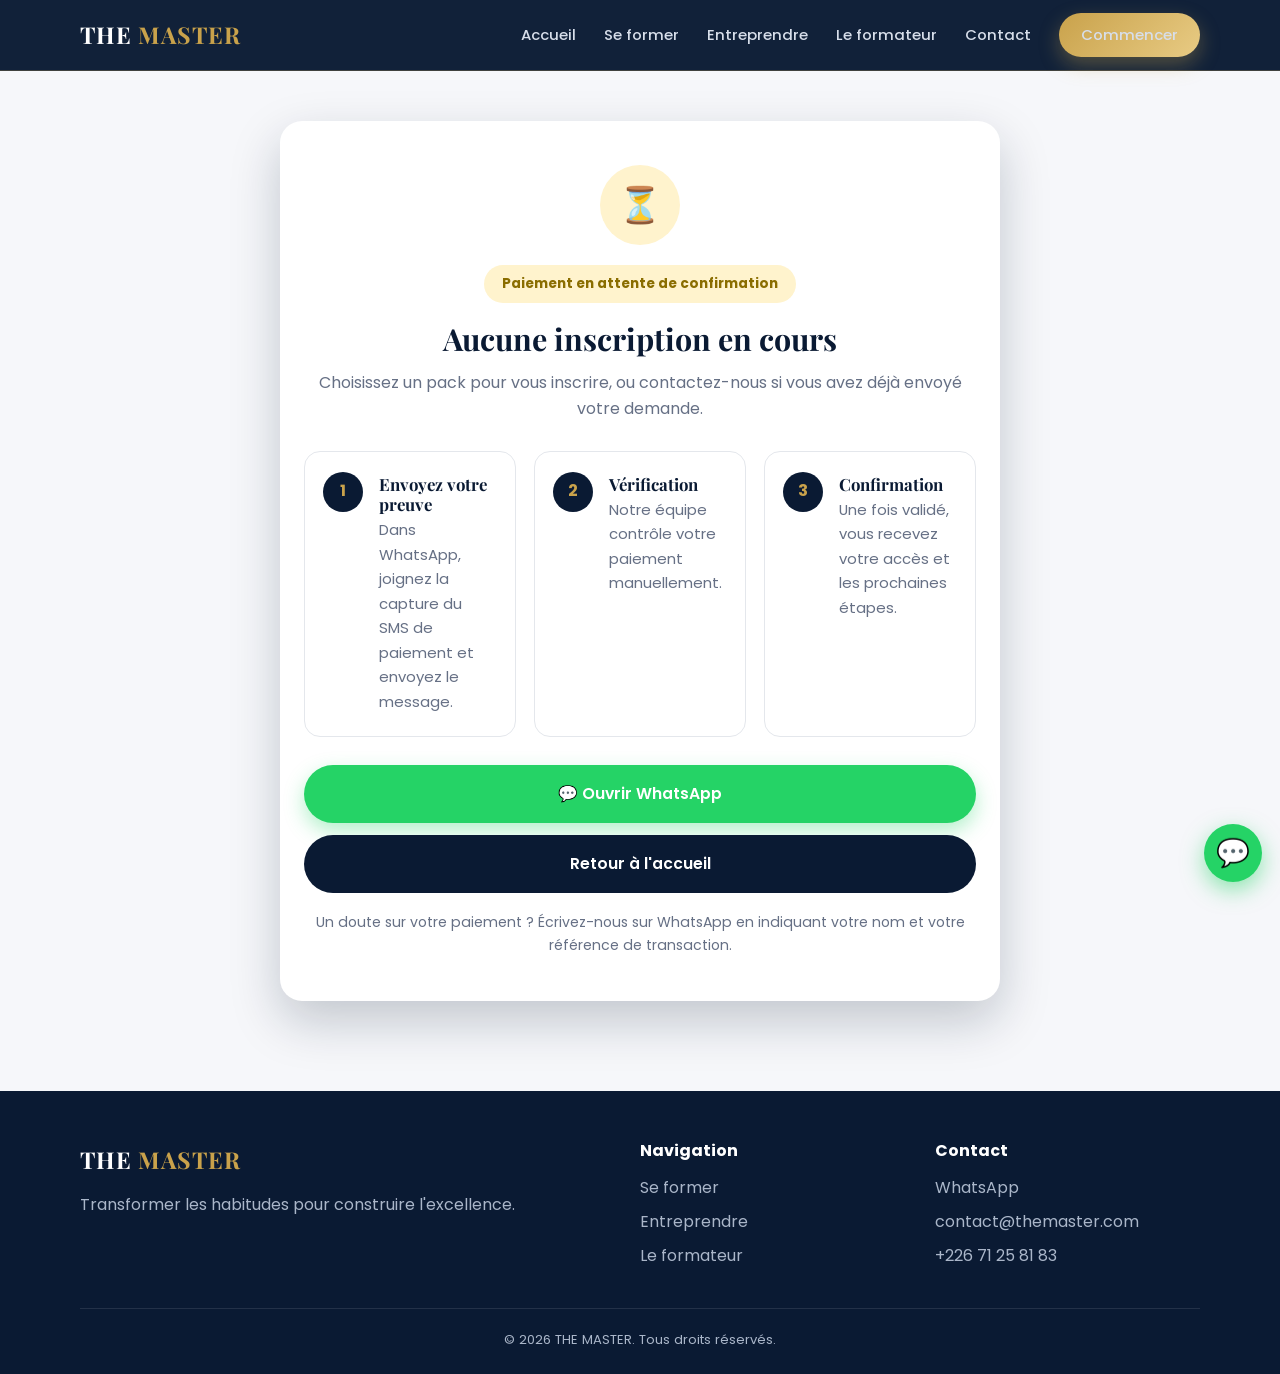
==== confirmation.html @ 21743fec "1ere version the master" ====
<!DOCTYPE html>
<html lang="fr">
<head>
  <meta charset="UTF-8">
  <meta name="viewport" content="width=device-width, initial-scale=1.0">
  <title>Demande envoyée — THE MASTER</title>
  <meta name="robots" content="noindex">
  <link rel="preconnect" href="https://fonts.googleapis.com">
  <link rel="preconnect" href="https://fonts.gstatic.com" crossorigin>
  <link href="https://fonts.googleapis.com/css2?family=Playfair+Display:wght@600;700&family=Poppins:wght@400;500;600&display=swap" rel="stylesheet">
  <link rel="stylesheet" href="css/style.css">
</head>
<body>

  <!-- ===== EN-TÊTE ===== -->
  <header class="site-header">
    <div class="container nav">
      <a href="index.html" class="logo">THE <span>MASTER</span></a>
      <button class="nav-toggle" aria-label="Ouvrir le menu" aria-expanded="false">
        <span></span><span></span><span></span>
      </button>
      <nav class="nav-links">
        <a href="index.html">Accueil</a>
        <a href="formation.html">Se former</a>
        <a href="entreprendre.html">Entreprendre</a>
        <a href="index.html#formateur">Le formateur</a>
        <a href="index.html#contact">Contact</a>
        <a href="index.html#choix" class="btn btn-primary">Commencer</a>
      </nav>
    </div>
  </header>

  <main>
    <section class="section section-alt" style="padding-top:50px;">
      <div class="container">
        <div class="confirm-card">

          <div class="confirm-icon">⏳</div>
          <span class="status-badge status-pending">Paiement en attente de confirmation</span>
          <h1 style="margin-top:18px;" id="titre">Merci, votre demande est enregistrée</h1>
          <p style="color:var(--muted);" id="intro">Notre équipe va vérifier votre paiement. Votre accès sera confirmé une fois cette vérification terminée.</p>

          <!-- Récapitulatif (rempli par le script) -->
          <div class="payment-details" id="recap" style="text-align:left; margin-top:26px;"></div>

          <div class="steps" style="text-align:left;">
            <div class="step"><h4>Envoyez votre preuve</h4><p>Dans WhatsApp, joignez la capture du SMS de paiement et envoyez le message.</p></div>
            <div class="step"><h4>Vérification</h4><p>Notre équipe contrôle votre paiement manuellement.</p></div>
            <div class="step"><h4>Confirmation</h4><p>Une fois validé, vous recevez votre accès et les prochaines étapes.</p></div>
          </div>

          <div style="display:flex; flex-direction:column; gap:12px; margin-top:8px;">
            <a id="btn-renvoyer" data-wa href="#" class="btn btn-whatsapp btn-block">💬 Ouvrir WhatsApp</a>
            <a href="index.html" class="btn btn-dark btn-block">Retour à l'accueil</a>
          </div>

          <p class="pending-note">Un doute sur votre paiement ? Écrivez-nous sur WhatsApp en indiquant votre nom et votre référence de transaction.</p>
        </div>
      </div>
    </section>
  </main>

  <!-- ===== PIED DE PAGE ===== -->
  <footer class="site-footer">
    <div class="container">
      <div class="footer-grid">
        <div>
          <a href="index.html" class="logo">THE <span>MASTER</span></a>
          <p style="margin-top:12px;">Transformer les habitudes pour construire l'excellence.</p>
        </div>
        <div>
          <h4>Navigation</h4>
          <ul>
            <li><a href="formation.html">Se former</a></li>
            <li><a href="entreprendre.html">Entreprendre</a></li>
            <li><a href="index.html#formateur">Le formateur</a></li>
          </ul>
        </div>
        <div>
          <h4>Contact</h4>
          <ul>
            <li><a data-wa href="#">WhatsApp</a></li>
            <li><a data-mail href="#"><span data-mail-text></span></a></li>
            <li><a data-tel href="#"><span data-tel-text></span></a></li>
          </ul>
        </div>
      </div>
      <div class="footer-bottom">© <span data-year></span> THE MASTER. Tous droits réservés.</div>
    </div>
  </footer>

  <a class="wa-float" data-wa href="#" aria-label="Discuter sur WhatsApp">💬</a>

  <script src="js/config.js"></script>
  <script src="js/main.js"></script>
  <script>
    document.addEventListener("DOMContentLoaded", () => {
      let commande = null;
      try { commande = JSON.parse(sessionStorage.getItem("themaster_commande")); } catch (e) {}

      const recap = document.getElementById("recap");

      if (!commande) {
        // Page ouverte sans inscription préalable
        recap.style.display = "none";
        document.getElementById("titre").textContent = "Aucune inscription en cours";
        document.getElementById("intro").textContent = "Choisissez un pack pour vous inscrire, ou contactez-nous si vous avez déjà envoyé votre demande.";
        return;
      }

      document.getElementById("titre").textContent = "Merci " + commande.nom.split(" ")[0] + ", votre demande est enregistrée";

      const lignes = [
        ["Pack", commande.pack],
        ["Montant", commande.montant],
        ["Moyen de paiement", commande.paiement],
        ["Référence de transaction", commande.reference]
      ];
      lignes.forEach(([label, valeur]) => {
        const div = document.createElement("div");
        div.className = "pay-line";
        const a = document.createElement("span");
        a.textContent = label;
        const b = document.createElement("strong");
        b.textContent = valeur;
        div.append(a, b);
        recap.appendChild(div);
      });

      // Le bouton rouvre WhatsApp avec le même message (si le premier envoi n'a pas abouti)
      const btn = document.getElementById("btn-renvoyer");
      btn.textContent = "💬 Renvoyer le message sur WhatsApp";
      btn.href = "https://wa.me/" + CONFIG.whatsapp + "?text=" + encodeURIComponent(commande.message);
      btn.target = "_blank";
      btn.rel = "noopener";
      btn.removeAttribute("data-wa"); // empêche main.js de remplacer ce lien
    });
  </script>
</body>
</html>
---- css/style.css ----
/* ============ VARIABLES ============ */
:root {
  --navy: #0a1a33;
  --navy-2: #102548;
  --navy-3: #17325f;
  --gold: #c9a24b;
  --gold-2: #e8cb84;
  --white: #ffffff;
  --bg: #f6f7fa;
  --text: #1d2433;
  --muted: #667085;
  --line: #e4e7ec;
  --green: #25d366;
  --orange: #ff7900;
  --moov: #0a8f3c;
  --wave: #1dc8ff;
  --radius: 16px;
  --shadow: 0 10px 30px rgba(10, 26, 51, 0.12);
  --shadow-lg: 0 20px 50px rgba(10, 26, 51, 0.22);
  --max: 1160px;
}

/* ============ BASE ============ */
*, *::before, *::after { box-sizing: border-box; margin: 0; padding: 0; }
html { scroll-behavior: smooth; -webkit-text-size-adjust: 100%; }
body {
  font-family: "Poppins", "Segoe UI", Arial, sans-serif;
  color: var(--text);
  background: var(--white);
  line-height: 1.65;
  font-size: 16px;
  overflow-x: hidden;
}
img { max-width: 100%; display: block; }
a { color: inherit; text-decoration: none; }
ul { list-style: none; }
h1, h2, h3, h4 {
  font-family: "Playfair Display", Georgia, serif;
  line-height: 1.2;
  color: var(--navy);
}
.container { width: 100%; max-width: var(--max); margin: 0 auto; padding: 0 20px; }
.section { padding: 70px 0; }
.section-alt { background: var(--bg); }
.section-dark { background: var(--navy); color: #d7deea; }
.section-dark h2, .section-dark h3 { color: var(--white); }
.text-center { text-align: center; }

.eyebrow {
  display: inline-block;
  color: var(--gold);
  font-weight: 600;
  font-size: 0.8rem;
  letter-spacing: 2px;
  text-transform: uppercase;
  margin-bottom: 12px;
}
.section-title { font-size: clamp(1.7rem, 4.5vw, 2.5rem); margin-bottom: 14px; }
.section-sub { color: var(--muted); max-width: 680px; margin: 0 auto 44px; }
.section-dark .section-sub { color: #aab6c9; }
.gold-line { width: 60px; height: 3px; background: var(--gold); margin: 0 auto 22px; border-radius: 2px; }

/* ============ BOUTONS ============ */
.btn {
  display: inline-flex; align-items: center; justify-content: center; gap: 8px;
  padding: 14px 28px; border-radius: 50px; border: 2px solid transparent;
  font-family: inherit; font-weight: 600; font-size: 0.98rem; cursor: pointer;
  transition: all 0.25s ease; text-align: center;
}
.btn-primary { background: linear-gradient(135deg, var(--gold), var(--gold-2)); color: var(--navy); box-shadow: 0 8px 20px rgba(201, 162, 75, 0.35); }
.btn-primary:hover { transform: translateY(-2px); box-shadow: 0 12px 28px rgba(201, 162, 75, 0.5); }
.btn-outline { border-color: var(--gold); color: var(--gold); background: transparent; }
.btn-outline:hover { background: var(--gold); color: var(--navy); }
.btn-dark { background: var(--navy); color: var(--white); }
.btn-dark:hover { background: var(--navy-3); transform: translateY(-2px); }
.btn-whatsapp { background: var(--green); color: var(--white); box-shadow: 0 8px 20px rgba(37, 211, 102, 0.35); }
.btn-whatsapp:hover { transform: translateY(-2px); filter: brightness(1.05); }
.btn-block { width: 100%; }
.btn[disabled] { opacity: 0.5; cursor: not-allowed; transform: none; }

/* ============ EN-TÊTE ============ */
.site-header {
  position: sticky; top: 0; z-index: 100;
  background: rgba(10, 26, 51, 0.97); backdrop-filter: blur(8px);
  border-bottom: 1px solid rgba(201, 162, 75, 0.25);
}
.nav { display: flex; align-items: center; justify-content: space-between; height: 70px; }
.logo { font-family: "Playfair Display", Georgia, serif; font-size: 1.45rem; font-weight: 700; color: var(--white); letter-spacing: 1px; }
.logo span { color: var(--gold); }
.nav-links {
  position: absolute; top: 70px; left: 0; right: 0;
  background: var(--navy); display: none; flex-direction: column;
  padding: 10px 20px 24px; border-bottom: 1px solid rgba(201, 162, 75, 0.25);
}
.nav-links.open { display: flex; }
.nav-links a { color: #d7deea; padding: 13px 0; border-bottom: 1px solid rgba(255, 255, 255, 0.07); font-weight: 500; }
.nav-links a:hover, .nav-links a.active { color: var(--gold); }
.nav-links .btn { margin-top: 14px; border-bottom: 0; }
.nav-toggle { background: none; border: 0; cursor: pointer; display: flex; flex-direction: column; gap: 5px; padding: 8px; }
.nav-toggle span { display: block; width: 26px; height: 2px; background: var(--gold); transition: 0.3s; }

/* ============ HERO ============ */
.hero {
  background: radial-gradient(circle at 80% 20%, var(--navy-3), var(--navy) 60%);
  color: var(--white); padding: 80px 0 90px; position: relative; overflow: hidden;
}
.hero::after {
  content: ""; position: absolute; width: 420px; height: 420px; right: -140px; bottom: -160px;
  border: 2px solid rgba(201, 162, 75, 0.25); border-radius: 50%;
}
.hero-content { position: relative; z-index: 1; max-width: 760px; }
.hero h1 { color: var(--white); font-size: clamp(2.1rem, 7vw, 3.8rem); margin-bottom: 18px; }
.hero h1 em { color: var(--gold); font-style: normal; }
.hero p { color: #c3cddd; font-size: 1.08rem; margin-bottom: 30px; }
.hero-actions { display: flex; flex-direction: column; gap: 14px; }
.page-hero { padding: 60px 0 56px; }
.page-hero h1 { font-size: clamp(1.9rem, 6vw, 3rem); }

/* ============ PILIERS (THE / MASTER) ============ */
.grid-2, .grid-3, .choice-grid, .packs-grid { display: grid; gap: 24px; grid-template-columns: 1fr; }
.card {
  background: var(--white); border: 1px solid var(--line); border-radius: var(--radius);
  padding: 30px 26px; box-shadow: var(--shadow); transition: transform 0.3s;
}
.card:hover { transform: translateY(-4px); }
.card h3 { font-size: 1.35rem; margin-bottom: 12px; }
.card .big-letter { font-family: "Playfair Display", serif; font-size: 3rem; color: var(--gold); line-height: 1; margin-bottom: 8px; }
.check-list li { position: relative; padding-left: 28px; margin-bottom: 10px; }
.check-list li::before { content: "✓"; position: absolute; left: 0; color: var(--gold); font-weight: 700; }

/* ============ CHOIX DU PARCOURS ============ */
.choice-card {
  background: var(--white); border-radius: 20px; padding: 36px 28px;
  border: 2px solid var(--line); box-shadow: var(--shadow); transition: all 0.3s;
  display: flex; flex-direction: column;
}
.choice-card:hover { border-color: var(--gold); transform: translateY(-6px); box-shadow: var(--shadow-lg); }
.choice-icon {
  width: 64px; height: 64px; border-radius: 18px; display: grid; place-items: center;
  font-size: 1.9rem; background: var(--navy); margin-bottom: 20px;
}
.choice-card h3 { font-size: 1.5rem; margin-bottom: 12px; }
.choice-card p { color: var(--muted); margin-bottom: 18px; }
.choice-card .check-list { margin-bottom: 26px; flex-grow: 1; }

/* ============ FORMATEUR ============ */
.trainer-grid { display: grid; gap: 36px; grid-template-columns: 1fr; align-items: center; }
.trainer-photos { display: grid; grid-template-columns: 1fr 1fr; gap: 14px; }
.trainer-photo {
  border-radius: 18px; overflow: hidden; background: var(--navy-2); aspect-ratio: 3 / 4;
  border: 2px solid rgba(201, 162, 75, 0.45); box-shadow: var(--shadow-lg);
}
.trainer-photo:nth-child(2) { margin-top: 28px; }
.trainer-photo img { width: 100%; height: 100%; object-fit: cover; }
.trainer-photo.placeholder { display: grid; place-items: center; color: var(--gold); font-size: 0.9rem; text-align: center; padding: 14px; }
.trainer-bio h2 { margin-bottom: 6px; }
.trainer-role { color: var(--gold); font-weight: 600; margin-bottom: 16px; }
.trainer-bio p { margin-bottom: 14px; color: #c3cddd; }

/* ============ PACKS ============ */
.pack-card {
  position: relative; background: var(--white); border: 1px solid var(--line);
  border-radius: 20px; padding: 36px 28px 30px; box-shadow: var(--shadow);
  display: flex; flex-direction: column; transition: all 0.3s;
}
.pack-card:hover { transform: translateY(-6px); box-shadow: var(--shadow-lg); }
.pack-card.featured { border: 2px solid var(--gold); }
.pack-badge {
  position: absolute; top: -14px; left: 50%; transform: translateX(-50%);
  background: linear-gradient(135deg, var(--gold), var(--gold-2)); color: var(--navy);
  font-size: 0.75rem; font-weight: 700; padding: 6px 18px; border-radius: 50px;
  letter-spacing: 1px; text-transform: uppercase; white-space: nowrap;
}
.pack-name { font-size: 1.3rem; margin-bottom: 6px; }
.pack-desc { color: var(--muted); font-size: 0.93rem; margin-bottom: 18px; }
.pack-price { font-family: "Playfair Display", serif; font-size: 2.2rem; color: var(--navy); font-weight: 700; margin-bottom: 4px; }
.pack-price small { font-family: "Poppins", sans-serif; font-size: 0.9rem; color: var(--muted); font-weight: 500; }
.pack-price-note { color: var(--gold); font-size: 0.8rem; font-weight: 600; margin-bottom: 14px; }
.pack-list { margin: 18px 0 26px; flex-grow: 1; border-top: 1px solid var(--line); padding-top: 18px; }
.pack-list li { position: relative; padding-left: 26px; margin-bottom: 10px; font-size: 0.94rem; }
.pack-list li::before { content: "✓"; position: absolute; left: 0; color: var(--gold); font-weight: 700; }
.pack-list li.todo { color: var(--muted); font-style: italic; }
.pack-list li.todo::before { content: "…"; }

/* ============ AVERTISSEMENTS / INFO ============ */
.notice {
  background: #fffaf0; border-left: 4px solid var(--gold); border-radius: 10px;
  padding: 18px 20px; font-size: 0.92rem; color: #5a4a1f; margin-top: 36px;
}
.notice strong { color: var(--navy); }
.info-box { background: var(--bg); border: 1px dashed var(--gold); border-radius: 14px; padding: 20px; font-size: 0.95rem; }

/* ============ SECTION FOREVER (dépliable) ============ */
.collapsible { display: none; margin-top: 30px; }
.collapsible.open { display: block; animation: fadeIn 0.5s ease; }
.forever-box {
  background: var(--white); border: 1px solid var(--line); border-radius: 20px;
  padding: 34px 26px; box-shadow: var(--shadow);
}
.forever-box h3 { font-size: 1.6rem; margin-bottom: 14px; }
.forever-box p { margin-bottom: 14px; color: var(--muted); }
.toggle-wrap { text-align: center; margin-top: 30px; }
@keyframes fadeIn { from { opacity: 0; transform: translateY(10px); } to { opacity: 1; transform: none; } }

/* ============ ÉTAPES / PROCESSUS ============ */
.steps { counter-reset: step; display: grid; gap: 18px; grid-template-columns: 1fr; }
.step { position: relative; background: var(--white); border-radius: 16px; padding: 22px 20px 22px 74px; border: 1px solid var(--line); }
.step::before {
  counter-increment: step; content: counter(step);
  position: absolute; left: 18px; top: 20px; width: 40px; height: 40px; border-radius: 50%;
  background: var(--navy); color: var(--gold); font-weight: 700; display: grid; place-items: center;
}
.step h4 { font-size: 1.05rem; margin-bottom: 4px; }
.step p { color: var(--muted); font-size: 0.93rem; }

/* ============ FORMULAIRE & PAIEMENT ============ */
.form-card {
  background: var(--white); border-radius: 20px; padding: 30px 22px;
  box-shadow: var(--shadow-lg); border: 1px solid var(--line); max-width: 760px; margin: 0 auto;
}
.form-card h2 { font-size: 1.5rem; margin-bottom: 6px; }
.form-card .form-sub { color: var(--muted); margin-bottom: 26px; font-size: 0.93rem; }
.form-block { margin-bottom: 32px; }
.form-block-title { font-weight: 700; color: var(--navy); margin-bottom: 14px; font-size: 1.05rem; }
.form-group { margin-bottom: 16px; }
.form-group label { display: block; font-weight: 600; font-size: 0.88rem; margin-bottom: 6px; color: var(--navy); }
.form-group input, .form-group select {
  width: 100%; padding: 14px 16px; border: 1.5px solid var(--line); border-radius: 12px;
  font-family: inherit; font-size: 1rem; background: var(--white); color: var(--text);
  transition: border-color 0.2s, box-shadow 0.2s;
}
.form-group input:focus, .form-group select:focus {
  outline: none; border-color: var(--gold); box-shadow: 0 0 0 4px rgba(201, 162, 75, 0.18);
}
.form-group .hint { font-size: 0.8rem; color: var(--muted); margin-top: 5px; }
.error-msg { color: #c0392b; font-size: 0.85rem; margin-top: 6px; display: none; }
.form-group.invalid input, .form-group.invalid select { border-color: #c0392b; }
.form-group.invalid .error-msg { display: block; }

.recap-box {
  background: var(--navy); color: var(--white); border-radius: 14px; padding: 18px 20px;
  display: flex; justify-content: space-between; align-items: center; gap: 12px; flex-wrap: wrap; margin-bottom: 26px;
}
.recap-box .recap-pack { font-weight: 600; }
.recap-box .recap-price { color: var(--gold); font-family: "Playfair Display", serif; font-size: 1.5rem; font-weight: 700; }

.payment-options { display: grid; gap: 12px; grid-template-columns: 1fr; }
.payment-option { position: relative; display: block; cursor: pointer; }
.payment-option input { position: absolute; opacity: 0; pointer-events: none; }
.payment-card {
  display: flex; align-items: center; gap: 14px; padding: 16px 18px;
  border: 2px solid var(--line); border-radius: 14px; background: var(--white); transition: all 0.25s; font-weight: 600;
}
.payment-dot { width: 18px; height: 18px; border-radius: 50%; flex-shrink: 0; }
.dot-orange { background: var(--orange); }
.dot-moov { background: var(--moov); }
.dot-wave { background: var(--wave); }
.payment-option input:checked + .payment-card { border-color: var(--gold); background: #fffaf0; box-shadow: 0 6px 18px rgba(201, 162, 75, 0.22); }
.payment-option input:focus-visible + .payment-card { outline: 3px solid var(--gold); }

.payment-details { display: none; margin-top: 22px; background: var(--bg); border: 1px solid var(--line); border-radius: 16px; padding: 22px 20px; }
.payment-details.show { display: block; animation: fadeIn 0.4s ease; }
.pay-line { display: flex; justify-content: space-between; gap: 12px; padding: 10px 0; border-bottom: 1px solid var(--line); font-size: 0.95rem; flex-wrap: wrap; }
.pay-line:last-of-type { border-bottom: 0; }
.pay-line span:first-child { color: var(--muted); }
.pay-line strong { color: var(--navy); word-break: break-all; }
.code-box {
  background: var(--navy); color: var(--gold-2); border-radius: 12px; padding: 14px 16px;
  font-family: "Courier New", monospace; font-size: 0.95rem; word-break: break-all; margin: 14px 0;
}
.pay-steps { margin: 16px 0 6px 20px; list-style: decimal; font-size: 0.93rem; color: var(--text); }
.pay-steps li { margin-bottom: 6px; }
.btn-small { padding: 10px 18px; font-size: 0.85rem; }

.status-badge { display: inline-block; padding: 8px 18px; border-radius: 50px; font-weight: 700; font-size: 0.85rem; }
.status-pending { background: #fff3cd; color: #8a6d00; }
.status-ok { background: #d4f5df; color: #0b6b2e; }

/* ============ CONFIRMATION ============ */
.confirm-card { max-width: 720px; margin: 0 auto; text-align: center; background: var(--white); border-radius: 22px; padding: 44px 24px; box-shadow: var(--shadow-lg); }
.confirm-icon { width: 80px; height: 80px; border-radius: 50%; background: #fff3cd; display: grid; place-items: center; font-size: 2.2rem; margin: 0 auto 20px; }
.confirm-card h1 { font-size: 1.9rem; margin-bottom: 12px; }
.confirm-card .steps { text-align: left; margin: 28px 0; }

/* ============ CONTACT ============ */
.contact-grid { display: grid; gap: 18px; grid-template-columns: 1fr; }
.contact-item {
  display: flex; align-items: center; gap: 16px; background: var(--white); border: 1px solid var(--line);
  border-radius: 16px; padding: 20px; transition: all 0.25s;
}
.contact-item:hover { border-color: var(--gold); transform: translateY(-3px); box-shadow: var(--shadow); }
.contact-ico { width: 52px; height: 52px; border-radius: 14px; background: var(--navy); display: grid; place-items: center; font-size: 1.4rem; flex-shrink: 0; }
.contact-item strong { display: block; color: var(--navy); }
.contact-item span { color: var(--muted); font-size: 0.9rem; word-break: break-all; }

/* ============ PIED DE PAGE ============ */
.site-footer { background: var(--navy); color: #aab6c9; padding: 50px 0 24px; }
.footer-grid { display: grid; gap: 30px; grid-template-columns: 1fr; margin-bottom: 30px; }
.site-footer h4 { color: var(--white); font-family: "Poppins", sans-serif; font-size: 1rem; margin-bottom: 14px; }
.site-footer li { margin-bottom: 8px; }
.site-footer a:hover { color: var(--gold); }
.footer-bottom { border-top: 1px solid rgba(255, 255, 255, 0.1); padding-top: 20px; font-size: 0.82rem; text-align: center; }

/* ============ BOUTON WHATSAPP FLOTTANT ============ */
.wa-float {
  position: fixed; right: 18px; bottom: 18px; z-index: 90; width: 58px; height: 58px; border-radius: 50%;
  background: var(--green); color: var(--white); display: grid; place-items: center; font-size: 1.7rem;
  box-shadow: 0 8px 22px rgba(37, 211, 102, 0.5); transition: transform 0.25s;
}
.wa-float:hover { transform: scale(1.1); }

/* ============ ANIMATION D'APPARITION ============ */
.reveal { opacity: 0; transform: translateY(26px); transition: opacity 0.7s ease, transform 0.7s ease; }
.reveal.visible { opacity: 1; transform: none; }
@media (prefers-reduced-motion: reduce) {
  .reveal { opacity: 1; transform: none; transition: none; }
  html { scroll-behavior: auto; }
}

/* ============ TABLETTE (≥ 700px) ============ */
@media (min-width: 700px) {
  .section { padding: 90px 0; }
  .hero-actions { flex-direction: row; }
  .grid-2, .choice-grid { grid-template-columns: repeat(2, 1fr); }
  .grid-3, .packs-grid { grid-template-columns: repeat(2, 1fr); }
  .payment-options { grid-template-columns: repeat(3, 1fr); }
  .contact-grid { grid-template-columns: repeat(2, 1fr); }
  .footer-grid { grid-template-columns: 2fr 1fr 1fr; }
  .form-card { padding: 44px 40px; }
  .steps { grid-template-columns: repeat(2, 1fr); }
}

/* ============ ORDINATEUR (≥ 1000px) ============ */
@media (min-width: 1000px) {
  .nav-toggle { display: none; }
  .nav-links {
    position: static; display: flex; flex-direction: row; align-items: center; gap: 28px;
    padding: 0; background: none; border: 0;
  }
  .nav-links a { border: 0; padding: 0; font-size: 0.93rem; }
  .nav-links .btn { margin: 0; padding: 10px 22px; }
  .grid-3, .packs-grid { grid-template-columns: repeat(3, 1fr); }
  .trainer-grid { grid-template-columns: 1fr 1.1fr; gap: 64px; }
  .hero { padding: 120px 0 130px; }
  .steps { grid-template-columns: repeat(3, 1fr); }
}

/* ============ TABLEAU DE COMPARAISON ============ */
.table-wrap { overflow-x: auto; background: var(--white); border-radius: 16px; box-shadow: var(--shadow); border: 1px solid var(--line); -webkit-overflow-scrolling: touch; }
.compare-table { width: 100%; border-collapse: collapse; min-width: 580px; font-size: 0.93rem; }
.compare-table th, .compare-table td { padding: 14px 16px; text-align: center; border-bottom: 1px solid var(--line); }
.compare-table th:first-child, .compare-table td:first-child { text-align: left; font-weight: 500; }
.compare-table thead th { background: var(--navy); color: var(--white); font-family: "Poppins", sans-serif; font-size: 0.9rem; border-bottom: 0; }
.compare-table thead th.col-featured { background: var(--gold); color: var(--navy); }
.compare-table tbody tr:last-child td { border-bottom: 0; }
.compare-table .yes { color: var(--gold); font-weight: 700; font-size: 1.1rem; }
.compare-table .no { color: #c4cad4; }
.compare-table .price-row td { font-weight: 700; color: var(--navy); background: var(--bg); }
.table-hint { font-size: 0.8rem; color: var(--muted); margin-top: 10px; text-align: center; }
@media (min-width: 700px) { .table-hint { display: none; } }

/* ============ CASE À COCHER & COPIE ============ */
.check-row { display: flex; gap: 12px; align-items: flex-start; font-size: 0.9rem; color: var(--text); cursor: pointer; }
.check-row input { width: 20px; height: 20px; margin-top: 3px; accent-color: var(--gold); flex-shrink: 0; }
.pay-actions { display: flex; gap: 10px; flex-wrap: wrap; margin-top: 4px; }
.form-intro { text-align: center; max-width: 640px; margin: 0 auto 34px; }
.form-intro h1 { font-size: clamp(1.8rem, 5vw, 2.4rem); margin-bottom: 10px; }
.form-intro p { color: var(--muted); }
.pending-note { margin-top: 18px; font-size: 0.88rem; color: var(--muted); text-align: center; }
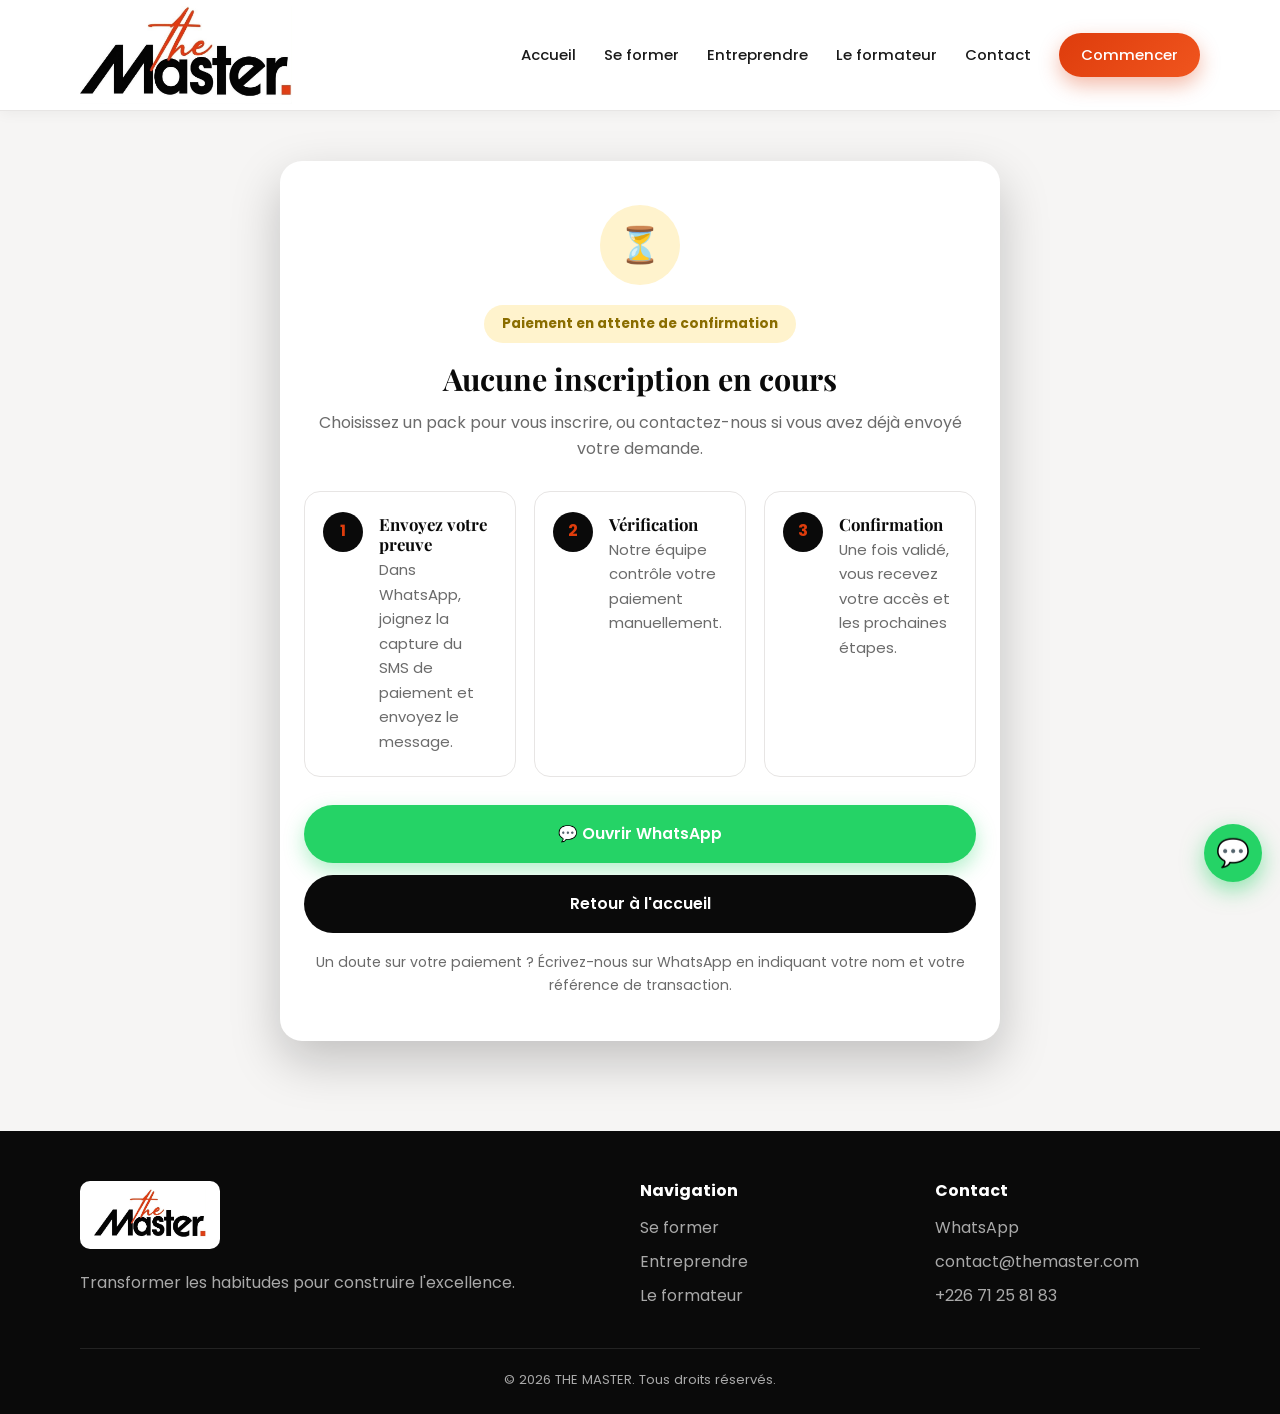
==== commit 351c2a68: "2nd version" ====
--- a/confirmation.html
+++ b/confirmation.html
@@ -9,13 +9,14 @@
   <link rel="preconnect" href="https://fonts.gstatic.com" crossorigin>
   <link href="https://fonts.googleapis.com/css2?family=Playfair+Display:wght@600;700&family=Poppins:wght@400;500;600&display=swap" rel="stylesheet">
   <link rel="stylesheet" href="css/style.css">
+<link rel="icon" href="images/logo.png">
 </head>
 <body>
 
   <!-- ===== EN-TÊTE ===== -->
   <header class="site-header">
     <div class="container nav">
-      <a href="index.html" class="logo">THE <span>MASTER</span></a>
+      <a href="index.html" class="logo"><img src="images/logo.png" alt="THE MASTER" class="logo-img"></a>
       <button class="nav-toggle" aria-label="Ouvrir le menu" aria-expanded="false">
         <span></span><span></span><span></span>
       </button>
@@ -65,7 +66,7 @@
     <div class="container">
       <div class="footer-grid">
         <div>
-          <a href="index.html" class="logo">THE <span>MASTER</span></a>
+          <a href="index.html" class="logo"><img src="images/logo.png" alt="THE MASTER" class="logo-img"></a>
           <p style="margin-top:12px;">Transformer les habitudes pour construire l'excellence.</p>
         </div>
         <div>
@@ -137,4 +138,5 @@
     });
   </script>
 </body>
-</html>+</html>
+
--- a/css/style.css
+++ b/css/style.css
@@ -366,4 +366,91 @@
 .form-intro { text-align: center; max-width: 640px; margin: 0 auto 34px; }
 .form-intro h1 { font-size: clamp(1.8rem, 5vw, 2.4rem); margin-bottom: 10px; }
 .form-intro p { color: var(--muted); }
-.pending-note { margin-top: 18px; font-size: 0.88rem; color: var(--muted); text-align: center; }+.pending-note { margin-top: 18px; font-size: 0.88rem; color: var(--muted); text-align: center; }
+
+/* ============ THÈME COULEURS DU LOGO (noir / orange / blanc) ============ */
+:root {
+  --navy: #0a0a0a;
+  --navy-2: #161616;
+  --navy-3: #262626;
+  --gold: #de3c0c;
+  --gold-2: #f0551e;
+  --bg: #f6f5f4;
+  --text: #1a1a1a;
+  --muted: #6b6b6b;
+  --line: #e7e5e4;
+  --shadow: 0 10px 30px rgba(10, 10, 10, 0.12);
+  --shadow-lg: 0 20px 50px rgba(10, 10, 10, 0.22);
+}
+
+/* ----- En-tête blanc avec logo ----- */
+.site-header {
+  background: rgba(255, 255, 255, 0.97);
+  border-bottom: 1px solid var(--line);
+  box-shadow: 0 2px 14px rgba(0, 0, 0, 0.05);
+}
+.logo-img { height: 46px; width: auto; display: block; }
+.nav-links a { color: var(--text); }
+.nav-links a:hover, .nav-links a.active { color: var(--gold); }
+.nav-links a.btn-primary, .nav-links a.btn-primary:hover { color: #fff; }
+@media (max-width: 999px) {
+  .nav-links { background: #fff; border-bottom: 1px solid var(--line); }
+  .nav-links a { border-bottom-color: var(--line); }
+}
+
+/* ----- Boutons ----- */
+.btn-primary {
+  background: linear-gradient(135deg, var(--gold), var(--gold-2));
+  color: #fff;
+  box-shadow: 0 8px 20px rgba(222, 60, 12, 0.35);
+}
+.btn-primary:hover { box-shadow: 0 12px 28px rgba(222, 60, 12, 0.5); }
+.btn-outline:hover { color: #fff; }
+
+/* ----- Hero noir avec lueur orange ----- */
+.hero {
+  background:
+    radial-gradient(circle at 80% 15%, rgba(222, 60, 12, 0.3), transparent 45%),
+    linear-gradient(160deg, #161616, #0a0a0a);
+}
+.hero::after { border-color: rgba(222, 60, 12, 0.3); }
+.hero p, .trainer-bio p { color: #d0d0d0; }
+
+/* ----- Sections sombres et pied de page (gris neutres) ----- */
+.section-dark { color: #d6d6d6; }
+.section-dark .section-sub { color: #a9a9a9; }
+.site-footer { color: #a9a9a9; }
+.site-footer .logo { display: inline-block; background: #fff; padding: 8px 14px; border-radius: 10px; }
+.site-footer .logo-img { height: 38px; }
+
+/* ----- Éléments mis en valeur ----- */
+.pack-badge { color: #fff; }
+.compare-table thead th.col-featured { background: var(--gold); color: #fff; }
+.notice { background: #fff4ef; color: #5a2a1a; }
+.payment-option input:checked + .payment-card {
+  background: #fff4ef;
+  box-shadow: 0 6px 18px rgba(222, 60, 12, 0.2);
+}
+.form-group input:focus, .form-group select:focus { box-shadow: 0 0 0 4px rgba(222, 60, 12, 0.18); }
+.trainer-photo { border-color: rgba(222, 60, 12, 0.5); }
+
+/* ============ LOGO PLUS GRAND ============ */
+.nav { height: 88px; }
+.logo-img { height: 68px; }
+
+/* le menu mobile doit s'ouvrir juste sous l'en-tête, quelle que soit sa hauteur */
+@media (max-width: 999px) {
+  .nav-links { top: 100%; }
+}
+
+/* ordinateur : en-tête et logo encore plus grands */
+@media (min-width: 1000px) {
+  .nav { height: 110px; }
+  .logo-img { height: 98px; }
+}
+
+/* les liens du type index.html#formateur ne passent plus sous l'en-tête */
+html { scroll-padding-top: 110px; }
+
+/* pied de page */
+.site-footer .logo-img { height: 52px; }
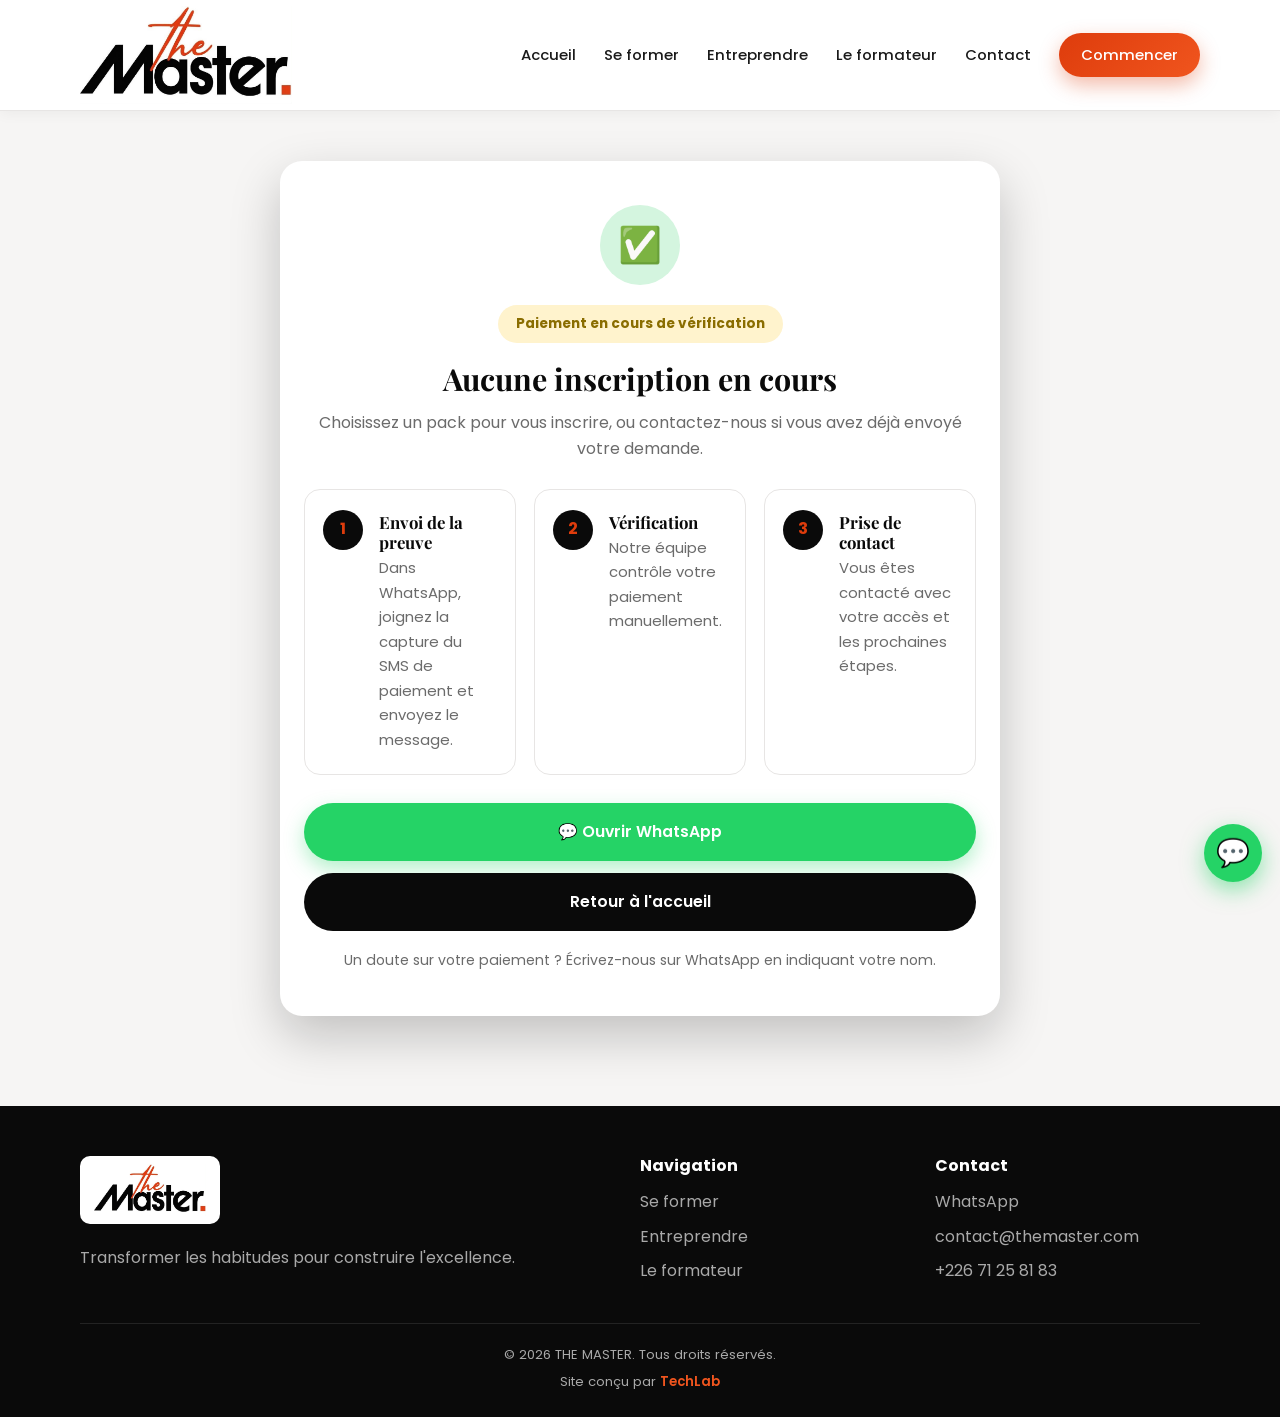
==== commit 0cd05da5: "3e version" ====
--- a/confirmation.html
+++ b/confirmation.html
@@ -3,17 +3,16 @@
 <head>
   <meta charset="UTF-8">
   <meta name="viewport" content="width=device-width, initial-scale=1.0">
-  <title>Demande envoyée — THE MASTER</title>
+  <title>Inscription réussie — THE MASTER</title>
   <meta name="robots" content="noindex">
   <link rel="preconnect" href="https://fonts.googleapis.com">
   <link rel="preconnect" href="https://fonts.gstatic.com" crossorigin>
   <link href="https://fonts.googleapis.com/css2?family=Playfair+Display:wght@600;700&family=Poppins:wght@400;500;600&display=swap" rel="stylesheet">
   <link rel="stylesheet" href="css/style.css">
-<link rel="icon" href="images/logo.png">
+  <link rel="icon" href="images/logo.png">
 </head>
 <body>
 
-  <!-- ===== EN-TÊTE ===== -->
   <header class="site-header">
     <div class="container nav">
       <a href="index.html" class="logo"><img src="images/logo.png" alt="THE MASTER" class="logo-img"></a>
@@ -26,7 +25,7 @@
         <a href="entreprendre.html">Entreprendre</a>
         <a href="index.html#formateur">Le formateur</a>
         <a href="index.html#contact">Contact</a>
-        <a href="index.html#choix" class="btn btn-primary">Commencer</a>
+        <a href="index.html#accueil" class="btn btn-primary">Commencer</a>
       </nav>
     </div>
   </header>
@@ -36,18 +35,21 @@
       <div class="container">
         <div class="confirm-card">
 
-          <div class="confirm-icon">⏳</div>
-          <span class="status-badge status-pending">Paiement en attente de confirmation</span>
-          <h1 style="margin-top:18px;" id="titre">Merci, votre demande est enregistrée</h1>
-          <p style="color:var(--muted);" id="intro">Notre équipe va vérifier votre paiement. Votre accès sera confirmé une fois cette vérification terminée.</p>
+          <div class="confirm-icon" style="background:#d4f5df;">✅</div>
+          <span class="status-badge status-pending">Paiement en cours de vérification</span>
+          <h1 style="margin-top:18px;" id="titre">Inscription réussie !</h1>
+          <p style="color:var(--muted);" id="intro">Nous vérifions votre paiement et vous serez contacté très bientôt.</p>
 
-          <!-- Récapitulatif (rempli par le script) -->
           <div class="payment-details" id="recap" style="text-align:left; margin-top:26px;"></div>
 
-          <div class="steps" style="text-align:left;">
-            <div class="step"><h4>Envoyez votre preuve</h4><p>Dans WhatsApp, joignez la capture du SMS de paiement et envoyez le message.</p></div>
+          <div class="info-box" style="text-align:left; margin-top:22px;" id="rappel">
+            <strong>Dernière vérification :</strong> avez-vous bien envoyé le message WhatsApp avec la capture de votre paiement ? Sans ce message, nous ne pouvons pas traiter votre demande.
+          </div>
+
+          <div class="steps" style="text-align:left; margin-top:26px;">
+            <div class="step"><h4>Envoi de la preuve</h4><p>Dans WhatsApp, joignez la capture du SMS de paiement et envoyez le message.</p></div>
             <div class="step"><h4>Vérification</h4><p>Notre équipe contrôle votre paiement manuellement.</p></div>
-            <div class="step"><h4>Confirmation</h4><p>Une fois validé, vous recevez votre accès et les prochaines étapes.</p></div>
+            <div class="step"><h4>Prise de contact</h4><p>Vous êtes contacté avec votre accès et les prochaines étapes.</p></div>
           </div>
 
           <div style="display:flex; flex-direction:column; gap:12px; margin-top:8px;">
@@ -55,13 +57,12 @@
             <a href="index.html" class="btn btn-dark btn-block">Retour à l'accueil</a>
           </div>
 
-          <p class="pending-note">Un doute sur votre paiement ? Écrivez-nous sur WhatsApp en indiquant votre nom et votre référence de transaction.</p>
+          <p class="pending-note">Un doute sur votre paiement ? Écrivez-nous sur WhatsApp en indiquant votre nom.</p>
         </div>
       </div>
     </section>
   </main>
 
-  <!-- ===== PIED DE PAGE ===== -->
   <footer class="site-footer">
     <div class="container">
       <div class="footer-grid">
@@ -86,7 +87,7 @@
           </ul>
         </div>
       </div>
-      <div class="footer-bottom">© <span data-year></span> THE MASTER. Tous droits réservés.</div>
+      <div class="footer-bottom">© <span data-year></span> THE MASTER. Tous droits réservés. <span class="credit">Site conçu par <a href="https://kaderfor.github.io/portfolio-kader/" target="_blank" rel="noopener">TechLab</a></span></div>
     </div>
   </footer>
 
@@ -104,18 +105,20 @@
       if (!commande) {
         // Page ouverte sans inscription préalable
         recap.style.display = "none";
+        document.getElementById("rappel").style.display = "none";
         document.getElementById("titre").textContent = "Aucune inscription en cours";
         document.getElementById("intro").textContent = "Choisissez un pack pour vous inscrire, ou contactez-nous si vous avez déjà envoyé votre demande.";
         return;
       }
 
-      document.getElementById("titre").textContent = "Merci " + commande.nom.split(" ")[0] + ", votre demande est enregistrée";
+      document.getElementById("titre").textContent = "Inscription réussie, " + commande.nom.split(" ")[0] + " !";
 
       const lignes = [
         ["Pack", commande.pack],
         ["Montant", commande.montant],
         ["Moyen de paiement", commande.paiement],
-        ["Référence de transaction", commande.reference]
+        ["Compte ayant payé", commande.payeur],
+        ["Numéro du transfert", commande.numero]
       ];
       lignes.forEach(([label, valeur]) => {
         const div = document.createElement("div");
@@ -134,9 +137,8 @@
       btn.href = "https://wa.me/" + CONFIG.whatsapp + "?text=" + encodeURIComponent(commande.message);
       btn.target = "_blank";
       btn.rel = "noopener";
-      btn.removeAttribute("data-wa"); // empêche main.js de remplacer ce lien
+      btn.removeAttribute("data-wa");
     });
   </script>
 </body>
-</html>
-
+</html>
--- a/css/style.css
+++ b/css/style.css
@@ -453,4 +453,33 @@
 html { scroll-padding-top: 110px; }
 
 /* pied de page */
-.site-footer .logo-img { height: 52px; }+.site-footer .logo-img { height: 52px; }
+
+/* ============ VUES (effet « nouvelle page ») ============ */
+[hidden] { display: none !important; }
+[data-view]:not([hidden]) { animation: fadeIn 0.45s ease; }
+.back-link { display: inline-flex; align-items: center; gap: 8px; font-weight: 600; color: var(--navy); margin-bottom: 22px; }
+.back-link:hover { color: var(--gold); }
+
+/* ============ IMAGES DES PACKS ============ */
+.pack-image { border-radius: 14px; overflow: hidden; aspect-ratio: 4 / 3; background: var(--bg); margin-bottom: 20px; border: 1px solid var(--line); }
+.pack-image img { width: 100%; height: 100%; object-fit: cover; }
+.pack-image.placeholder { display: grid; place-items: center; text-align: center; padding: 14px; color: var(--muted); font-size: 0.85rem; border: 2px dashed var(--gold); }
+.pack-list li.list-title { padding-left: 0; margin-top: 8px; color: var(--navy); }
+.pack-list li.list-title::before { content: ""; }
+
+/* ============ VIDÉOS DE TÉMOIGNAGES ============ */
+.video-grid { display: grid; gap: 24px; grid-template-columns: 1fr; }
+.video-card { background: var(--white); border: 1px solid var(--line); border-radius: var(--radius); overflow: hidden; box-shadow: var(--shadow); text-align: left; }
+.video-card video { width: 100%; max-height: 72vh; background: #000; display: block; }
+.video-placeholder { aspect-ratio: 16 / 9; display: grid; place-items: center; background: var(--navy-2); color: var(--gold-2); font-weight: 600; }
+.video-info { padding: 16px 18px; }
+.video-info strong { display: block; color: var(--navy); }
+.video-info span { color: var(--muted); font-size: 0.9rem; }
+.fine-print { font-size: 0.82rem; color: var(--muted); margin-top: 22px; }
+@media (min-width: 1000px) { .video-grid { grid-template-columns: repeat(3, 1fr); } }
+
+/* ============ CRÉDIT DU SITE ============ */
+.footer-bottom .credit { display: block; margin-top: 6px; }
+.footer-bottom .credit a { color: var(--gold-2); font-weight: 600; }
+.footer-bottom .credit a:hover { text-decoration: underline; }
